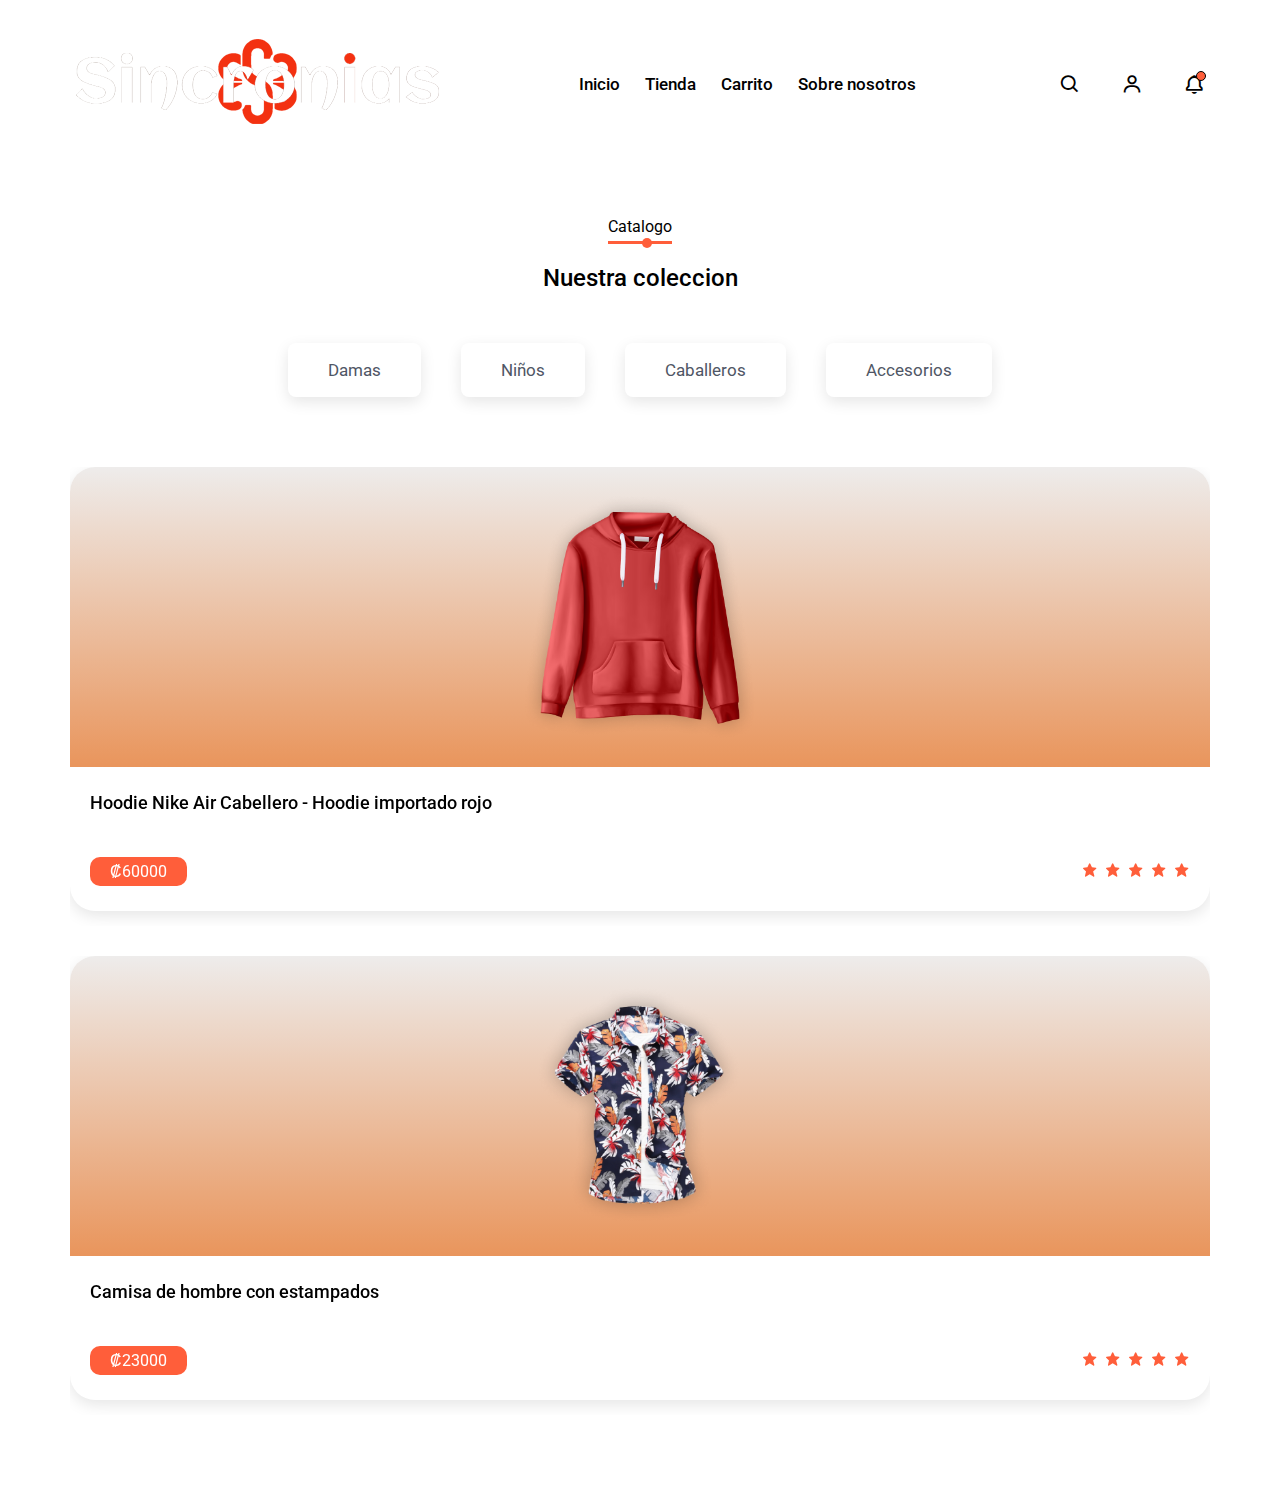
==== categorias.html @ 78089673 "Creacion y modificacion de ka pagina" ====
<!DOCTYPE html>
<html lang="en">
  <head>
    <meta charset="UTF-8" />
    <meta http-equiv="X-UA-Compatible" content="IE=edge" />
    <meta name="viewport" content="width=device-width, initial-scale=1.0" />
    <link rel="shortcut icon" href="images/favicon-32x32.png" type="image/png"/>
    <link href="https://unpkg.com/boxicons@2.0.9/css/boxicons.min.css" rel="stylesheet"/>
    <link rel="stylesheet" href="https://unpkg.com/swiper/swiper-bundle.min.css"/>
    <link rel="stylesheet" href="css/styles.css" />
    <title>Sincronias</title>
  </head>
  <body>
    <!-- ====== Header ====== -->
    <header class="header">
      <!-- ====== Navigation ====== -->
      <nav class="navbar">
        <div class="row container d-flex">
          <div class="logo">
            <img src="./images/logo.png" alt="" />
          </div>

          <div class="nav-list d-flex">
            <a href="index.html">Inicio</a>
            <a href="categorias.html">Tienda</a>
            <a href="">Carrito</a>
            <a href="info.html">Sobre nosotros</a>
            <div class="close">
              <i class="bx bx-x"></i>
            </div>
            <a class="user-link">Login</a>
          </div>

          <div class="icons d-flex">
            <div class="icon d-flex"><i class="bx bx-search"></i></div>
            <div class="icon user-icon d-flex">
              <i class="bx bx-user"></i>
            </div>
            <div class="icon d-flex">
              <i class="bx bx-bell"></i>
              <span></span>
            </div>
          </div>

          <!-- Hamburger -->
          <div class="hamburger">
            <i class="bx bx-menu-alt-right"></i>
          </div> 
        </div>
      </nav>

      
    <!-- ====== Collection ====== -->
    <section class="section collection">
      <div class="title">
        <span>Catalogo</span>
        <h2>Nuestra coleccion</h2>
      </div>
      <div class="filters d-flex">
        <div data-filter="Mujeres">Damas</div>
        <div data-filter="Niños">Niños</div>
        <div data-filter="Hombres">Caballeros</div>
        <div data-filter="Accesorios">Accesorios</div>
      </div>

      <div class="products container">
        <div class="swiper mySwiper">
          <div class="swiper-wrapper" id="products">
            <div class="swiper-slide">
               <div class="product">
                <div class="top d-flex">
                  <img src="./images/product-1.png" alt="" />
                  <div class="icon d-flex">
                    <i class="bx bxs-heart"></i>
                  </div>
                </div>
                <div class="bottom">
                  <h4>Hoodie Nike Air Cabellero - Hoodie importado rojo</h4>
                  <div class="d-flex">
                    <div class="price">₡60000</div>
                    <div class="rating">
                      <i class="bx bxs-star"></i>
                      <i class="bx bxs-star"></i>
                      <i class="bx bxs-star"></i>
                      <i class="bx bxs-star"></i>
                      <i class="bx bxs-star"></i>
                    </div>
                  </div>
                </div>
              </div> 
            </div>
          </div>
        </div>
        <div class="pagination">
          <div class="custom-pagination"></div>
        </div>
      </div>
      <div class="products container">
        <div class="swiper mySwiper">
          <div class="swiper-wrapper" id="products">
            <div class="swiper-slide">
               <div class="product">
                <div class="top d-flex">
                  <img src="./images/product-5.png" alt="" />
                  <div class="icon d-flex">
                    <i class="bx bxs-heart"></i>
                  </div>
                </div>
                <div class="bottom">
                  <h4>Camisa de hombre con estampados</h4>
                  <div class="d-flex">
                    <div class="price">₡23000</div>
                    <div class="rating">
                      <i class="bx bxs-star"></i>
                      <i class="bx bxs-star"></i>
                      <i class="bx bxs-star"></i>
                      <i class="bx bxs-star"></i>
                      <i class="bx bxs-star"></i>
                    </div>
                  </div>
                </div>
              </div> 
            </div>
          </div>
        </div>
    </section>
---- css/styles.css ----
@charset "UTF-8";
@import url("https://fonts.googleapis.com/css2?family=Roboto:wght@300;400;500;700&display=swap");
@import url("https://fonts.googleapis.com/css2?family=Aclonica&display=swap");
:root {
  --primary-color: #ff5e3a;
  --default-color: #4f5665;
  --black-color: #000;
  --grey-color: #f0f0f0;
  --white-color: #fff;
  --lightpink: #ffcce0;
  --blue: #1a1aff;
  --custom: #1a1aff;
  --color: #4d4d4d;
  --lightblue: #ccccff;
  --box-shadow-1: 0 5px 15px rgba(0, 0, 0, 0.1);
  --box-shadow-2: 0 5px 15px rgba(255, 94, 58, 0.2);
  --gradient: linear-gradient(to bottom, #eeeceb, #e9955c);
  --btn-gradient: linear-gradient(to bottom, #dd9c8ad8 50%, #ff5e3a);
}

*,
*::after,
*::before {
  box-sizing: inherit;
  margin: 0;
  padding: 0;
  border: none;
  outline: none;
}

html {
  font-size: 62.5%;
  box-sizing: border-box;
}

body {
  font-family: "Roboto", sans-serif;
  font-size: 1.6rem;
  font-weight: 400;
  color: var(--black-color);
  background-color: var(--white-color);
}

h1,
h2,
h3,
h4 {
  color: var(--black-color);
  line-height: 1.2;
  font-weight: 500;
}

a {
  text-decoration: none;
  color: inherit;
}

li {
  list-style-type: none;
}

section {
  padding: 5rem 0 5rem;
  overflow: hidden;
}

p {
  line-height: 3rem;
}

img {
  max-width: 100%;
  height: auto;
}

.container {
  max-width: 120rem;
  padding: 0 3rem;
  margin: auto;
}

@media (min-width: 1600px) {
  .container {
    max-width: 160rem;
  }
}
@media (max-width: 567px) {
  .container {
    padding: 0 1rem;
  }
}
.d-flex {
  display: flex;
  align-items: center;
}

.header {
  margin-bottom: 4rem;
}
.header .navbar {
  padding: 2.5rem 0;
  position: relative;
  z-index: 1;
}
.header .navbar .row {
  justify-content: space-between;
}
.header .navbar .row .nav-list a {
  display: inline-block;
  padding: 1rem;
  font-size: 1.7rem;
  font-weight: 500;
  color: var(--black-color);
}
.header .navbar .row .nav-list a.user-link {
  display: none;
}
.header .navbar .row .nav-list a:not(:last-child) {
  margin-right: 0.5rem;
}
.header .navbar .row .nav-list a:hover {
  color: var(--primary-color);
}
.header .navbar .row .icons .icon {
  font-size: 2.2rem;
  padding: 0.5rem;
  color: var(--black-color);
  cursor: pointer;
  justify-content: center;
  position: relative;
}
.header .navbar .row .icons .icon:not(:last-child) {
  margin-right: 3rem;
}
.header .navbar .row .icons .icon span {
  display: block;
  width: 1rem;
  height: 1rem;
  background-color: var(--primary-color);
  border: 1px solid var(--black-color);
  position: absolute;
  top: 0.3rem;
  right: 0.4rem;
  border-radius: 50%;
}
.header .navbar .row .icons .icon:hover {
  background-color: #f4f4f4;
}
.header .hamburger,
.header .close {
  display: none;
}
@media (min-width: 1600px) {
  .header .header .navbar {
    padding: 4rem 0;
  }
}
@media (max-width: 768px) {
  .header .navbar .row .icons {
    display: none;
  }
  .header .navbar .row .nav-list {
    position: fixed;
    top: 0;
    right: -100%;
    width: 100%;
    max-width: 35rem;
    height: 100%;
    background-color: var(--white-color);
    z-index: 1000;
    flex-direction: column;
    align-items: flex-start;
    padding: 4rem 1rem;
    transition: 0.5s;
  }
  .header .navbar .row .nav-list a {
    font-size: 1.8rem;
  }
  .header .navbar .row .nav-list a:not(:last-child) {
    margin: 0 0 1rem 0;
  }
  .header .navbar .row .nav-list .close {
    display: block;
    position: absolute;
    top: 2.5rem;
    right: 2.5rem;
    color: var(--black-color);
    font-size: 3rem;
  }
  .header .navbar .row .nav-list.show {
    right: 0;
  }
  .header .navbar .row .hamburger {
    display: block;
    font-size: 3rem;
    color: var(--black-color);
  }
}

.header .hero {
  height: 80vh;
  margin: 0 3rem;
}
.header .hero .row {
  height: 100%;
  background: url("../images/bg.svg") center/cover no-repeat fixed;
  border-radius: 2rem;
  position: relative;
}
.header .hero .row .col {
  margin-left: 5rem;
}
.header .hero .row .col .subtitle {
  display: block;
  font-size: 1.8rem;
  margin-bottom: 4rem;
}
.header .hero .row .col h1 {
  font-family: "Aclonica", sans-serif;
  font-size: 13rem;
  line-height: 1;
}
.header .hero .row .col h1 .i {
  color: var(--primary-color);
  position: relative;
}
.header .hero .row .col h1 .i:before {
  content: "ı";
  position: absolute;
  color: var(--black-color);
}
.header .hero .row .col p {
  font-size: 2rem;
  margin-bottom: 6rem;
}
.header .hero .row .col .btn {
  display: inline-block;
  padding: 1.5rem 6rem;
  border-radius: 1rem;
  color: var(--white-color);
  font-weight: 500;
  font-size: 1.8rem;
  background: var(--btn-gradient);
  box-shadow: var(--box-shadow-1);
}
.header .hero .row img {
  position: absolute;
  right: 0;
  bottom: 0;
}
.info {
    background-color: rgba(224, 120, 35, 0.15);
    padding: 10rem 3rem 10rem;
    margin-top: 7rem;}

@media (max-width: 1600px) {
  .header .hero .row img {
    width: 40rem;
  }
}
@media (max-width: 1200px) {
  .header .hero .row .col h1 {
    font-size: 8rem;
  }
}
@media (max-width: 768px) {
  .header .hero .row .col {
    position: absolute;
    top: 10%;
    margin-left: 0;
  }
  .header .hero .row .col .subtitle {
    font-size: 1.6rem;
  }
  .header .hero .row .col h1 {
    font-size: 7rem;
  }
  .header .hero .row .col p {
    font-size: 1.6rem;
  }
  .header .hero .row .col .btn {
    padding: 1.2rem 4rem;
  }
  .header .hero .row img {
    width: 40rem;
  }
}
@media (max-width: 567px) {
  .header .hero {
    height: 100vh;
    margin: 0 1rem;
  }
  .header .hero .row .col .subtitle {
    font-size: 1.6rem;
    margin-bottom: 1.5rem;
  }
  .header .hero .row .col h1 {
    font-size: 7rem;
  }
  .header .hero .row .col p {
    font-size: 1.6rem;
    margin-bottom: 2rem;
  }
  .header .hero .row .col .btn {
    padding: 1.2rem 4rem;
  }
  .header .hero .row img {
    width: 25rem;
  }
}

.section .title {
  text-align: center;
  margin-bottom: 5rem;
}
.section .title span {
  display: inline-block;
  border-bottom: 3px solid var(--primary-color);
  padding-bottom: 0.5rem;
  margin-bottom: 2rem;
  position: relative;
}
.section .title span::before {
  content: "";
  position: absolute;
  bottom: -0.7rem;
  right: 2rem;
  width: 1rem;
  height: 1rem;
  border-radius: 50%;
  background-color: var(--primary-color);
}
.section .title h2 {
  font-size: 2.4rem;
}

.collection .filters {
  justify-content: center;
  margin-bottom: 7rem;
}
.collection .filters div {
  padding: 1.7rem 4rem;
  color: var(--default-color);
  font-size: 1.7rem;
  border-radius: 0.8rem;
  box-shadow: var(--box-shadow-1);
  cursor: pointer;
}
.collection .filters div:not(:last-child) {
  margin-right: 4rem;
}
.collection .filters div:hover,
.collection .filters div.active {
  background: var(--gradient);
  color: var(--white-color);
  box-shadow: var(--box-shadow-2);
}
.collection .products .swiper-wrapper {
  padding: 0 0 1.5rem;
}
.collection .products .product {
  border-radius: 2.5rem;
  box-shadow: var(--box-shadow-1);
  overflow: hidden;
}
.collection .products .product .top {
  background: var(--gradient);
  height: 30rem;
  justify-content: center;
  position: relative;
}
.collection .products .product .top img {
  height: 25rem;
}
.collection .products .product .top .icon {
  position: absolute;
  top: 2rem;
  right: 2rem;
  width: 4rem;
  height: 4rem;
  background-color: var(--primary-color);
  color: var(--white-color);
  border-radius: 50%;
  font-size: 2.5rem;
  justify-content: center;
  cursor: pointer;
  opacity: 0;
  visibility: hidden;
  transition: 0.3s;
}
.collection .products .product .top:hover .icon {
  opacity: 1;
  visibility: visible;
}
.collection .products .product .bottom {
  padding: 2.5rem 2rem;
}
.collection .products .product .bottom h4 {
  font-size: 1.8rem;
  width: 85%;
  height: 5rem;
  margin-bottom: 1.5rem;
}
.collection .products .product .bottom .d-flex {
  justify-content: space-between;
}
.collection .products .product .bottom .price {
  color: var(--white-color);
  background-color: var(--primary-color);
  border-radius: 1rem;
  padding: 0.5rem 2rem;
}
.collection .products .product .bottom .rating {
  color: var(--primary-color);
}
.collection .products .product .bottom .rating i:not(:last-child) {
  margin-right: 0.3rem;
}
.collection .products .pagination {
  text-align: center;
  margin-top: 3rem;
}
.collection .products .pagination .swiper-pagination-bullet {
  background-color: var(--primary-color);
  height: 1rem;
  width: 1rem;
}
.collection .products .pagination .swiper-pagination-bullet-active {
  width: 3rem;
  border-radius: 1.5rem;
}

@media (min-width: 1600px) {
  .collection .products .product .top {
    height: 35rem;
  }
}
@media (max-width: 768px) {
  .collection .filters {
    margin-bottom: 7rem;
  }
  .collection .filters div {
    padding: 1.2rem 2.5rem;
    font-size: 1.6rem;
  }
  .collection .filters div:not(:last-child) {
    margin-right: 2rem;
  }
}
@media (max-width: 567px) {
  .collection .filters {
    flex-wrap: wrap;
  }
  .collection .filters div {
    padding: 0.7rem 1rem;
    font-size: 1.5rem;
    margin-bottom: 1rem;
  }
  .collection .filters div:not(:last-child) {
    margin-right: 1rem;
  }
}

.new-arrival .row {
  display: grid;
}
.new-arrival .row .col {
  position: relative;
  padding: 1rem;
}
.new-arrival .row .col img {
  width: 100%;
  height: 100%;
  object-fit: cover;
}
.new-arrival .row .col-1,
.new-arrival .row .col-2 {
  grid-column: 1;
}
.new-arrival .row .col-3 {
  grid-column: 2;
  grid-row: 1 / span 2;
}
.new-arrival .row .col h3 {
  position: absolute;
  bottom: 10%;
  left: 5%;
  color: var(--white-color);
  font-size: 2rem;
  line-height: 3.5rem;
}
.new-arrival .row .col h3 span {
  display: block;
  margin-top: 3rem;
}

@media (max-width: 967px) {
  .new-arrival .row .col h3 {
    font-size: 1.6rem;
    line-height: 2.5rem;
  }
}
@media (max-width: 768px) {
  .new-arrival .row {
    display: block;
  }
  .new-arrival .row .col h3 {
    bottom: 15%;
    font-size: 1.5rem;
    line-height: 2rem;
  }
}

.categories .products {
  display: grid;
  grid-template-columns: repeat(auto-fit, minmax(30rem, 1fr));
  gap: 7rem 4rem;
  padding-top: 4rem;
}
.categories .product {
  border-radius: 2.5rem;
  border: 1px solid rgba(144, 144, 144, 0.25);
  overflow: hidden;
  transition: 0.3s;
}
.categories .product .top {
  background: var(--grey-color);
  height: 30rem;
  justify-content: center;
  position: relative;
  transition: 0.3s;
}
.categories .product .top img {
  height: 23rem;
}
.categories .product .top .icon {
  position: absolute;
  top: 2rem;
  right: 2rem;
  width: 4rem;
  height: 4rem;
  background-color: var(--primary-color);
  color: var(--white-color);
  border-radius: 50%;
  font-size: 2.5rem;
  justify-content: center;
  cursor: pointer;
  opacity: 0;
  visibility: hidden;
  transition: 0.3s;
}
.categories .product .bottom {
  padding: 2.5rem 2rem;
  background-color: var(--white-color);
}
.categories .product .bottom h4 {
  font-size: 1.7rem;
  height: 5rem;
  transition: 0.3s;
}
.categories .product .bottom .d-flex {
  justify-content: space-between;
}
.categories .product .bottom .d-flex:first-child {
  margin-bottom: 1.5rem;
  align-items: flex-start;
}
.categories .product .bottom .cart-btn {
  color: var(--white-color);
  background-color: var(--primary-color);
  border-radius: 1rem;
  padding: 0.8rem 1rem;
  white-space: nowrap;
  visibility: hidden;
  opacity: 0;
  transition: 0.3s;
}
.categories .product .bottom .price {
  color: #909090;
  font-weight: 500;
}
.categories .product .bottom .rating {
  color: var(--primary-color);
}
.categories .product .bottom .rating i:not(:last-child) {
  margin-right: 0.3rem;
}
.categories .product:hover {
  border: none;
  transform: scale(1.1);
  box-shadow: var(--box-shadow-1);
}
.categories .product:hover .top {
  background: var(--gradient);
}
.categories .product:hover .top .icon {
  opacity: 1;
  visibility: visible;
}
.categories .product:hover .cart-btn {
  visibility: visible;
  opacity: 1;
}
.categories .button {
  justify-content: center;
  margin-top: 8rem;
}
.categories .button .btn {
  display: inline-block;
  padding: 1.5rem 6rem;
  border-radius: 1rem;
  color: var(--white-color);
  font-weight: 500;
  font-size: 1.8rem;
  background: var(--btn-gradient);
  box-shadow: var(--box-shadow-1);
  cursor: pointer;
}

.statistics {
  padding: 10rem 0 10rem;
  background: linear-gradient(
    to bottom,
    rgba(252, 203, 144, 0.15),
    rgba(255, 185, 188, 0.1)
  );
}
.statistics .title {
  margin-bottom: 10rem;
}
.statistics .row {
  display: grid;
  grid-template-columns: repeat(auto-fit, minmax(25rem, 1fr));
  gap: 3rem;
}
.statistics .row .col {
  display: flex;
  align-items: center;
  flex-direction: column;
  text-align: center;
}
.statistics .row .col .icon {
  display: flex;
  align-items: center;
  justify-content: center;
  width: 11rem;
  height: 11rem;
  font-size: 4rem;
  background: var(--white-color);
  border-radius: 1rem;
  box-shadow: var(--box-shadow-1);
  color: var(--primary-color);
  margin-bottom: 6rem;
}
.statistics .row .col .icon:hover {
  background-color: var(--primary-color);
  color: var(--white-color);
  box-shadow: var(--box-shadow-2);
}
.statistics .row .col h3 {
  margin-bottom: 1.2rem;
}
.statistics .row .col p {
  color: var(--default-color);
}

@media (max-width: 768px) {
  .statistics .row .col .icon {
    width: 8rem;
    height: 8rem;
    font-size: 3rem;
  }
  .statistics .row .col p {
    width: 80%;
    margin: 0 auto;
  }
}

.footer {
  background-color: rgba(252, 203, 144, 0.15);
  padding: 10rem 3rem 10rem;
  margin-top: 7rem;
}
.footer .row {
  display: grid;
  grid-template-columns: 1fr 2fr;
  gap: 3rem;
}
.footer .row .col .logo {
  margin-bottom: 2.5rem;
}
.footer .row .col:first-child p {
  margin-bottom: 2rem;
  color: #4f5665;
  font-size: 1.7rem;
}
.footer .row .col .icons {
  margin-bottom: 2rem;
}
.footer .row .col .icon {
  color: var(--white-color);
  justify-content: center;
  height: 4rem;
  width: 4rem;
  font-size: 2.5rem;
  border-radius: 50%;
  background-color: var(--primary-color);
  cursor: pointer;
}
.footer .row .col .icon:not(:last-child) {
  margin-right: 1rem;
}
.footer .row .col:first-child .color {
  color: var(--primary-color);
}
.footer .row .col:last-child {
  display: grid;
  grid-template-columns: repeat(4, 1fr);
}
.footer .row .col:last-child div {
  display: flex;
  flex-direction: column;
}
.footer .row .col:last-child div a {
  font-size: 1.7rem;
  padding: 0.5rem;
  margin-bottom: 1rem;
  color: #4f5665;
}
.footer .row .col:last-child h4 {
  font-size: 2rem;
  font-weight: 500;
  margin-bottom: 2.5rem;
}
.footer .row .col:last-child .d-flex {
  flex-direction: row;
  margin-bottom: 2rem;
}
.footer .row .col:last-child .d-flex .icon {
  display: flex;
  align-items: center;
  justify-content: center;
  font-size: 1.5rem;
  width: auto;
  height: auto;
  padding: 0.7rem;
}
.footer .row .col:last-child .d-flex span {
  font-size: 1.8rem;
  color: #4f5665;
}

@media (max-width: 1200px) {
  .footer .col:first-child {
    display: none;
  }

  .footer .row {
    display: block;
  }
}
@media (max-width: 768px) {
  .footer .row .col:last-child {
    grid-template-columns: 1fr;
    gap: 3rem 0;
  }
}

.icon img {
  width: 20px;
}

.user-form {
  position: fixed;
  top: 50%;
  left: 50%;
  min-height: 100vh;
  width: 100%;
  background-color: var(--lightblue);
  display: flex;
  align-items: center;
  justify-content: center;
  transition: 0.5;
  z-index: 10000;
  transform: translate(-50%, -50%) scale(0);
  opacity: 0;
  visibility: hidden;
  transition: all 500ms ease-in-out;
}
.user-form.active {
  background-color: var(--lightpink);
}
.user-form.show {
  transform: translate(-50%, -50%) scale(1);
  opacity: 1;
  visibility: visible;
}
.user-form .close-form {
  position: absolute;
  top: 10%;
  right: 10%;
  background-color: var(--white-color);
  color: var(--custom);
  justify-content: center;
  border-radius: 50%;
  padding: 1rem;
  font-size: 2.3rem;
  cursor: pointer;
}
.user-form .container {
  position: relative;
  width: 900px;
  height: 500px;
  background-color: white;
  box-shadow: 0 10px 40px rgba(0, 0, 0, 0.2);
  overflow: hidden;
}
.user-form .user {
  position: absolute;
  top: 0;
  left: 0;
  width: 100%;
  height: 100%;
  display: flex;
}
.user-form .img-box {
  position: relative;
  width: 50%;
  height: 100%;
  transition: all 500ms ease-in-out;
}
.user-form .img-box img {
  object-fit: cover;
  position: absolute;
  top: 0;
  left: 0;
  height: 100%;
}
.user-form .form-box {
  position: relative;
  width: 50%;
  height: 100%;
  background-color: white;
  transition: 500ms ease-in-out;
}
.user-form .form-box .top {
  position: absolute;
  top: 14px;
  right: 14px;
}
.user-form .form-box .top p {
  font-size: 13px;
}
.user-form .form-box .top span {
  color: var(--custom);
  cursor: pointer;
}
.user-form form {
  position: absolute;
  top: 55%;
  left: 50%;
  width: 100%;
  max-width: 300px;
  transform: translate(-50%, -50%);
  display: flex;
  flex-direction: column;
  justify-content: space-between;
}
.user-form form .form-control:first-child {
  text-align: center;
}
.user-form form .form-control:first-child input {
  font-family: "Poppins", sans-serif;
  border-radius: 5px;
  border: 1px solid #ddd;
  padding: 10px 0;
  margin-bottom: 10px;
  text-indent: 16px;
  width: 100%;
  color: var(--color);
  outline: none;
}
.user-form form .form-control:first-child input[type="submit"] {
  display: block;
  text-align: center;
  width: 100%;
  border: none;
  outline: none;
  cursor: pointer;
  background-color: var(--custom);
  color: white;
  transition: 0.5s;
}
.user-form form .form-control:first-child input[type="submit"]:hover {
  background-color: var(--lightblue);
}
.user-form form .form-control:first-child h2 {
  width: 100%;
  font-weight: 400;
  font-size: 26px;
}
.user-form form .form-control:first-child p {
  font-size: 15px;
  margin-bottom: 20px;
}
.user-form form .form-control:first-child span {
  font-size: 13px;
  display: block;
  text-align: right;
  margin-bottom: 20px;
}
.user-form form .form-control:first-child div {
  position: relative;
}
.user-form form .form-control:first-child .icon {
  position: absolute;
  top: 50%;
  transform: translateY(-50%);
  right: 1rem;
  cursor: pointer;
}
.user-form form .form-control:last-child {
  text-align: center;
}
.user-form form .form-control:last-child p {
  position: relative;
  display: inline-block;
  font-size: 14px;
}
.user-form form .form-control:last-child p::after {
  content: "";
  position: absolute;
  right: -50px;
  top: 50%;
  transform: translateY(-50%);
  width: 40px;
  height: 2px;
  background-color: #ddd;
}
.user-form form .form-control:last-child p::before {
  content: "";
  position: absolute;
  left: -50px;
  top: 50%;
  transform: translateY(-50%);
  width: 40px;
  height: 2px;
  background-color: #ddd;
}
.user-form form .form-control:last-child .icons {
  display: flex;
  align-items: center;
  justify-content: center;
  margin-top: 20px;
}
.user-form form .form-control:last-child .icons .icon {
  cursor: pointer;
}
.user-form form .form-control:last-child .icons .icon:not(:last-child) {
  margin-right: 15px;
}
.user-form .container .signup {
  pointer-events: none;
}
.user-form .container .signup .form-box {
  top: 100%;
}
.user-form .container .signup .img-box {
  top: -100%;
}
.user-form .container.active .signup {
  pointer-events: initial;
}
.user-form .container.active .signup .form-box {
  top: 0;
}
.user-form .container.active .signup .img-box {
  top: 0;
}
.user-form .container .login .form-box {
  top: 0;
}
.user-form .container .login .img-box {
  top: 0;
}
.user-form .container.active .login .form-box {
  top: 100%;
}
.user-form .container.active .login .img-box {
  top: -100%;
}

@media (max-width: 996px) {
  .user-form .container {
    max-width: 400px;
  }
  .user-form .container .img-box {
    display: none;
  }
  .user-form .container .form-box {
    width: 100%;
  }
  .user-form .container.active .login .form-box {
    top: -100%;
  }
}
@media (max-width: 567px) {
  .header .navbar .row .nav-list a.user-link {
    display: block;
  }

  .user-form {
    padding: 0;
  }
  .user-form .close-form {
    top: 10px;
    right: 10px;
    padding: 0.7rem;
    font-size: 2.3rem;
  }
}
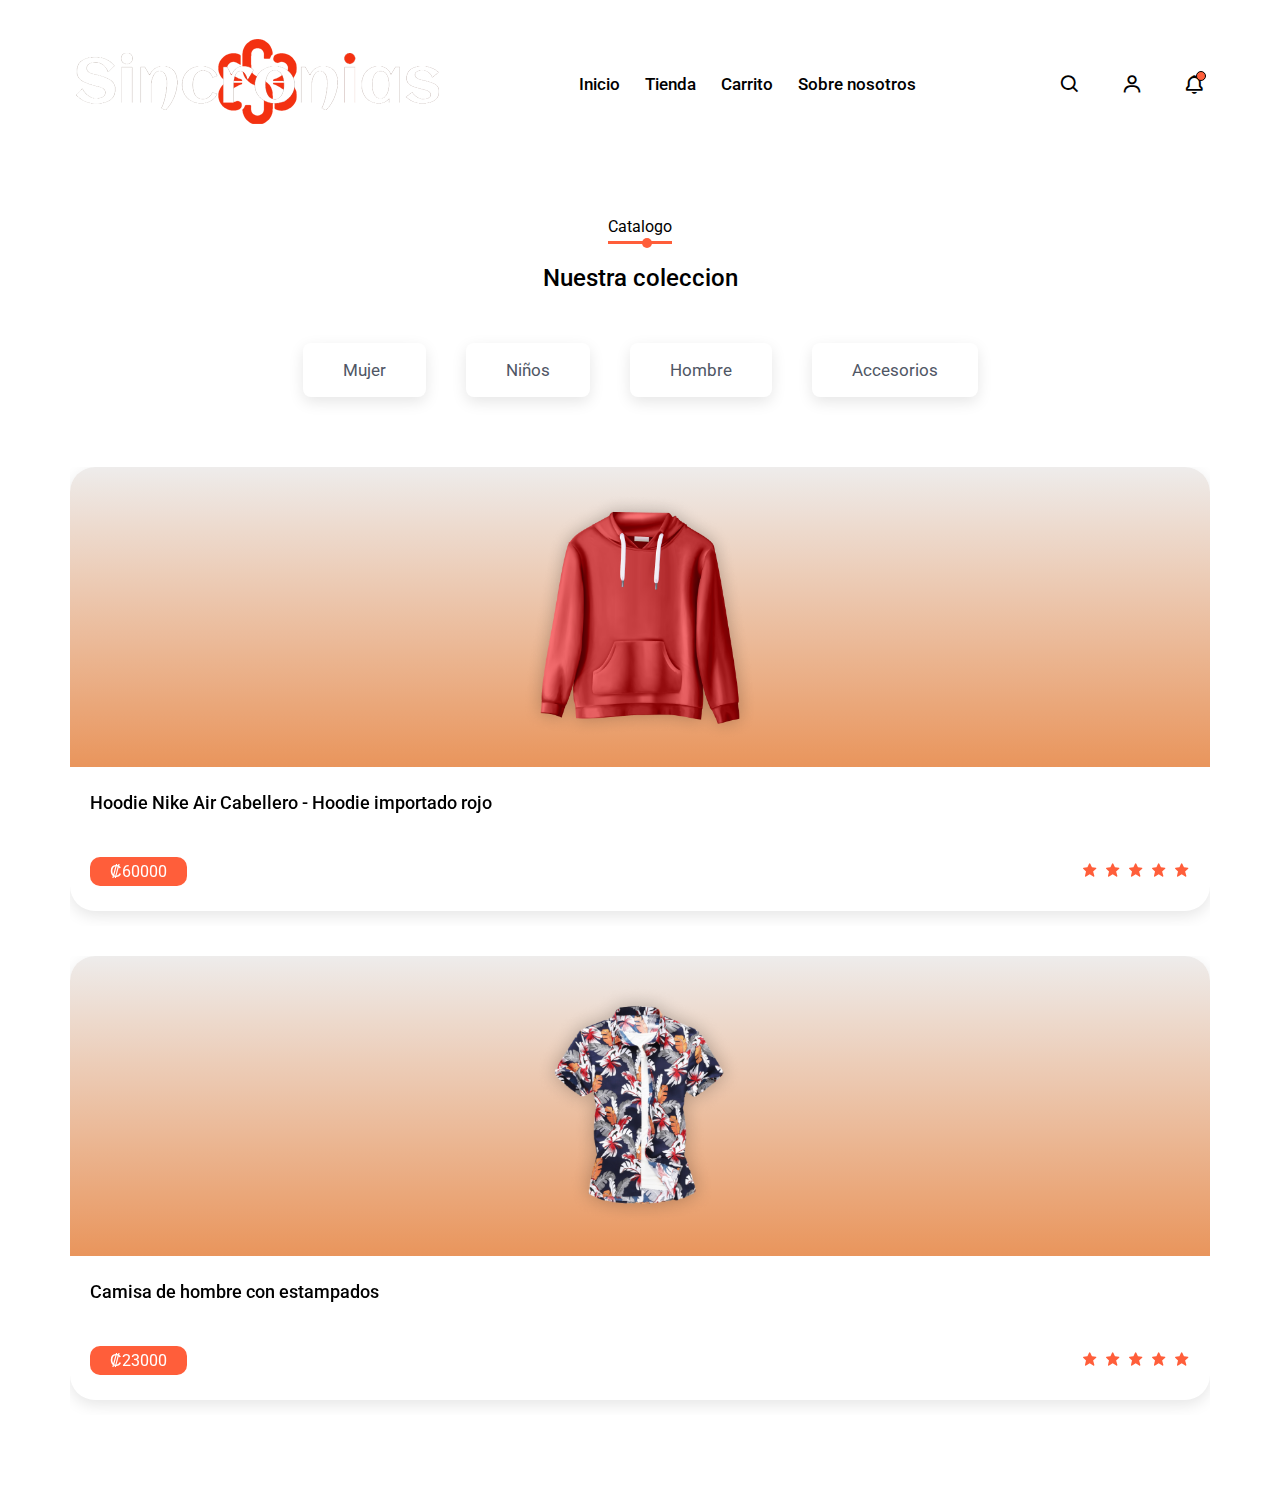
==== commit 153ae338: "Agregado de vista para ropa de hombre y de anclas para cambiar de vistas" ====
--- a/categorias.html
+++ b/categorias.html
@@ -57,9 +57,9 @@
         <h2>Nuestra coleccion</h2>
       </div>
       <div class="filters d-flex">
-        <div data-filter="Mujeres">Damas</div>
+        <div data-filter="Mujeres">Mujer</div>
         <div data-filter="Niños">Niños</div>
-        <div data-filter="Hombres">Caballeros</div>
+        <div data-filter="Hombres">Hombre</div>
         <div data-filter="Accesorios">Accesorios</div>
       </div>
 
